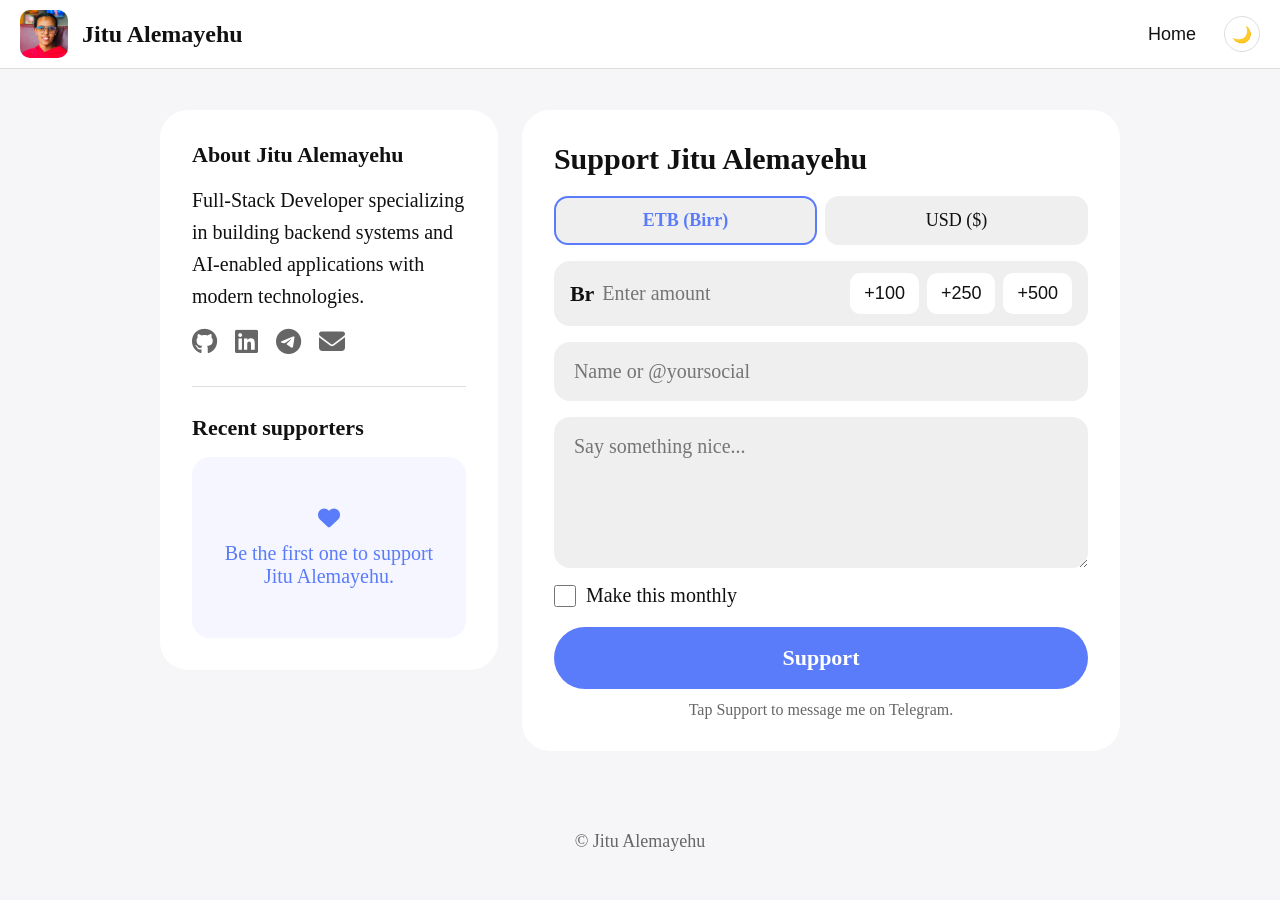
==== support.html @ 67e745dd "updated" ====
<!DOCTYPE html>
<html lang="en">
<head>
    <meta charset="UTF-8">
    <meta name="viewport" content="width=device-width, initial-scale=1.0">
    <title>Support Jitu Alemayehu</title>
    <link rel="stylesheet" href="style.css">
    <link rel="stylesheet" href="https://cdnjs.cloudflare.com/ajax/libs/font-awesome/6.5.0/css/all.min.css">
    <script defer src="script.js"></script>
</head>
<body class="support-page">
    <nav>
        <a class="profile" href="index.html">
            <img src="images/jii.jpg" alt="Jitu Alemayehu">
            <span>Jitu Alemayehu</span>
        </a>
        <div class="navbar">
            <a href="index.html">Home</a>
            <button id="theme-toggle" type="button" aria-label="Toggle light/dark mode">🌙</button>
        </div>
    </nav>

    <main class="support">
        <div class="support-grid">

            <!-- Left box: About + Recent supporters -->
            <section class="card">
                <h2 class="small">About Jitu Alemayehu</h2>
                <p class="about-line">Full-Stack Developer specializing in building backend systems and AI-enabled applications with modern technologies.</p>
                <div class="social">
                    <a href="https://github.com/jiialex" target="_blank" rel="noopener" aria-label="GitHub"><i class="fab fa-github"></i></a>
                    <a href="https://linkedin.com/in/jiialex" target="_blank" rel="noopener" aria-label="LinkedIn"><i class="fab fa-linkedin"></i></a>
                    <a href="https://t.me/Jiialex1" target="_blank" rel="noopener" aria-label="Telegram"><i class="fab fa-telegram"></i></a>
                    <a href="mailto:jiialex11@gmail.com" aria-label="Email"><i class="fas fa-envelope"></i></a>
                </div>

                <hr>

                <h2 class="small">Recent supporters</h2>
                <div class="supporters">
                    <i class="fas fa-heart"></i>
                    <p>Be the first one to support Jitu Alemayehu.</p>
                </div>
            </section>

            <!-- Right box: Support form -->
            <section class="card">
                <h2>Support Jitu Alemayehu</h2>

                <div class="currency" role="group" aria-label="Currency">
                    <button type="button" class="cur active" data-cur="ETB">ETB (Birr)</button>
                    <button type="button" class="cur" data-cur="USD">USD ($)</button>
                </div>

                <div class="field amount">
                    <span class="dollar" id="symbol">Br</span>
                    <input id="amount" type="number" min="1" inputmode="numeric" placeholder="Enter amount">
                    <button type="button" class="chip-btn" data-add="100">+100</button>
                    <button type="button" class="chip-btn" data-add="250">+250</button>
                    <button type="button" class="chip-btn" data-add="500">+500</button>
                </div>

                <input class="field" type="text" placeholder="Name or @yoursocial">
                <textarea class="field" rows="5" placeholder="Say something nice..."></textarea>

                <label class="monthly">
                    <input type="checkbox"> Make this monthly
                </label>

                <!-- When your Buy Me a Coffee page exists, replace the href below with its link, e.g. https://www.buymeacoffee.com/YOURNAME -->
                <a class="support-btn" href="https://t.me/Jiialex1" target="_blank" rel="noopener">Support</a>
                <p class="note">Tap Support to message me on Telegram.</p>
            </section>

        </div>
    </main>

    <footer class="foot">
        &copy; Jitu Alemayehu
    </footer>

    <script>
        // Currency options: symbol and quick-add amounts
        var currencies = {
            ETB: { symbol: "Br", adds: [100, 250, 500] },
            USD: { symbol: "$",  adds: [10, 25, 50] }
        };
        var amount = document.getElementById("amount");
        var symbol = document.getElementById("symbol");
        var chips = document.querySelectorAll(".chip-btn");
        var curButtons = document.querySelectorAll(".cur");

        function setCurrency(code) {
            var cfg = currencies[code];
            symbol.textContent = cfg.symbol;
            chips.forEach(function (btn, i) {
                btn.dataset.add = cfg.adds[i];
                btn.textContent = "+" + cfg.adds[i];
            });
            curButtons.forEach(function (b) {
                b.classList.toggle("active", b.dataset.cur === code);
            });
            amount.value = "";
        }

        curButtons.forEach(function (b) {
            b.addEventListener("click", function () { setCurrency(b.dataset.cur); });
        });

        // +100 / +250 / +500 (or +10 / +25 / +50) add to the amount box
        chips.forEach(function (btn) {
            btn.addEventListener("click", function () {
                var current = parseInt(amount.value, 10) || 0;
                amount.value = current + parseInt(btn.dataset.add, 10);
            });
        });
    </script>
</body>
</html>
---- style.css ----
/* ---------- Theme variables ---------- */
:root {
  --bg: #ffffff;
  --text: #111111;
  --muted: #666666;
  --nav-bg: rgba(255, 255, 255, 0.85);
  --chip-bg: #f1f1f1;
  --chip-border: #dddddd;
  --link-hover: #0a7d6b;
  --card-border: #cccccc;
}

[data-theme="dark"] {
  --bg: #141414;
  --text: #eeeeee;
  --muted: #9a9a9a;
  --nav-bg: rgba(20, 20, 20, 0.85);
  --chip-bg: #1d1d1d;
  --chip-border: #2c2c2c;
  --link-hover: #7fffd4;
  --card-border: #333333;
}

/* ---------- Base ---------- */
* {
  margin: 0;
  padding: 0;
  box-sizing: border-box;
}

html {
  scroll-behavior: smooth;
}

section {
  scroll-margin-top: 80px;
}

body {
  font-family: "Times New Roman", Times, serif;
  background-color: var(--bg);
  color: var(--text);
  transition: background-color 0.3s, color 0.3s;
}

h1 {
  font-size: 44px;
  color: var(--text);
  display: flex;
  justify-content: center;
  margin-top: 20px;
}

/* ---------- Navbar ---------- */
nav {
  position: fixed;
  top: 0;
  left: 0;
  width: 100%;
  z-index: 100;
  display: flex;
  justify-content: space-between;
  align-items: center;
  flex-wrap: wrap;
  padding: 10px 20px;
  background: var(--nav-bg);
  backdrop-filter: blur(8px);
  transition: background 0.3s;
}

.sidebar h1 {
  font-size: 30px;
  margin: 0;
}

.navbar {
  display: flex;
  align-items: center;
  flex-wrap: wrap;
  gap: 6px;
}

.navbar a {
  font-family: sans-serif;
  color: var(--text);
  font-size: 18px;
  text-decoration: none;
  padding: 10px 12px;
}

.navbar a:hover {
  color: var(--link-hover);
}

#theme-toggle {
  background: none;
  border: 1px solid var(--chip-border);
  border-radius: 50%;
  width: 36px;
  height: 36px;
  cursor: pointer;
  font-size: 16px;
  margin-left: 10px;
}

/* ---------- Hero ---------- */
.about-content {
  display: flex;
  justify-content: space-between;
  align-items: center;
  flex-wrap: wrap;
  gap: 30px;
  padding: 120px 8% 40px;
}

.text {
  flex: 1;
  min-width: 280px;
  color: var(--text);
}

.text h1 {
  justify-content: flex-start;
  font-size: 48px;
  font-family: "Times New Roman", Times, serif;
  padding: 10px 0;
}

.text h3 {
  font-size: 22px;
  padding: 10px 0;
  font-family: "Trebuchet MS", Arial, sans-serif;
}

.image .imag {
  width: 100%;
  max-width: 400px;
  height: auto;
  border-radius: 50%;
}

/* ---------- About ---------- */
.about h1 {
}

.img {
  display: flex;
  justify-content: center;
  align-items: center;
  flex-wrap: wrap;
  gap: 40px;
  padding: 40px 8%;
}

.img img {
  width: 100%;
  max-width: 350px;
  height: auto;
}

.img p {
  flex: 1;
  min-width: 280px;
  color: var(--text);
  font-size: 20px;
  line-height: 1.6;
}

/* ---------- Education ---------- */
.education {
  padding: 20px 8%;
}

.education h1 {
}

.section-sub {
  text-align: center;
  color: var(--muted);
  margin: 8px 0 30px;
  font-size: 20px;
}

.edu-card {
  max-width: 900px;
  margin: 0 auto;
  padding: 30px;
  background: var(--chip-bg);
  border: 1px solid var(--chip-border);
  border-radius: 12px;
}

.edu-head {
  display: flex;
  justify-content: space-between;
  align-items: baseline;
  flex-wrap: wrap;
  gap: 8px;
}

.edu-head h3 {
  font-size: 26px;
}

.edu-date {
  color: var(--muted);
  font-size: 18px;
}

.edu-school {
  margin: 6px 0 14px;
  font-size: 20px;
  font-weight: 500;
}

.edu-desc {
  line-height: 1.6;
  font-size: 20px;
}

.edu-card .chips span {
  background: var(--bg);
}

.edu-list {
  padding-left: 22px;
}

.edu-list li {
  font-size: 20px;
  line-height: 1.7;
}

/* ---------- Skills ---------- */
.skill {
  padding: 20px 8%;
}

.skill h1 {
  margin-bottom: 10px;
}

.skill-title {
  text-transform: uppercase;
  letter-spacing: 1px;
  color: var(--muted);
  margin: 28px 0 12px;
  font-weight: 500;
  font-size: 20px;
}

.chips {
  display: flex;
  flex-wrap: wrap;
  gap: 10px;
}

.skill .chips {
  justify-content: center;
}

.skill .skill-title {
  text-align: center;
}

.chips span {
  padding: 12px 22px;
  background: var(--chip-bg);
  border: 1px solid var(--chip-border);
  border-radius: 8px;
  transition: transform 0.2s;
  font-size: 20px;
}

.chips span:hover {
  transform: translateY(-2px);
}

/* ---------- Projects ---------- */
.pro {
  display: flex;
  flex-wrap: wrap;
  justify-content: space-around;
  align-items: center;
  text-align: center;
  margin-top: 20px;
}

.pro a {
  font-family: Arial, Helvetica, sans-serif;
  color: var(--text);
  font-size: 20px;
  text-decoration: none;
}

.pro h3 {
  font-size: 20px;
  font-weight: 500;
}

.box {
  display: block;
  width: 250px;
  height: 250px;
  object-fit: cover;
  background-color: #ffffff;
  border: 1px solid var(--card-border);
  border-radius: 10px;
  box-shadow: 0 10px 20px rgba(0, 0, 0, 0.15);
  margin: 20px auto;
  transition: transform 0.3s;
}

.box:hover {
  transform: scale(0.92);
}

/* ---------- Contact ---------- */
.contact p {
  color: var(--text);
  font-size: 20px;
  display: flex;
  justify-content: center;
  margin: 10px;
}

.con {
  display: flex;
  justify-content: center;
  gap: 20px;
  margin-top: 40px;
}

.con a {
  color: var(--text);
  font-size: 28px;
  transition: transform 0.3s, color 0.3s;
}

.con a:hover {
  transform: scale(1.2);
  color: var(--muted);
}

/* ---------- Footer ---------- */
.foot {
  text-align: center;
  font-size: 18px;
  text-transform: capitalize;
  color: var(--muted);
  padding: 30px;
}

/* ---------- Mobile ---------- */
@media (max-width: 768px) {
  nav {
    justify-content: center;
  }

  .navbar a {
    font-size: 16px;
    padding: 8px;
  }

  .about-content {
    padding-top: 150px;
    text-align: center;
  }

  .text h1 {
    justify-content: center;
    font-size: 36px;
  }

  .text h3 {
    font-size: 22px;
  }

  h1 {
    font-size: 34px;
  }

  .text h1 {
    font-size: 36px;
  }

  .chips span {
    font-size: 18px;
    padding: 10px 16px;
  }
}

/* ---------- Resume button ---------- */
.btn {
  display: inline-block;
  margin-top: 20px;
  padding: 12px 24px;
  border: 1px solid var(--text);
  border-radius: 8px;
  color: var(--text);
  text-decoration: none;
  font-size: 18px;
  transition: background 0.3s, color 0.3s;
}

.btn:hover {
  background: var(--text);
  color: var(--bg);
}

.text .btn { margin-right: 10px; }

/* ---------- Tagline, about text, coffee button ---------- */
.text h3.tagline {
  font-size: 22px;
  font-weight: 400;
  line-height: 1.5;
  max-width: 520px;
}

.about-text {
  flex: 1;
  min-width: 280px;
}

.about-text p {
  margin-bottom: 16px;
}

.btn.coffee {
  background: #ffdd00;
  border-color: #ffdd00;
  color: #000000;
}

.btn.coffee:hover {
  background: #e6c700;
  border-color: #e6c700;
  color: #000000;
}

.text .btn {
  margin-bottom: 10px;
}

/* ---------- Support page ---------- */
.support-page {
  --page-bg: #f6f6f8;
  --card-bg: #ffffff;
  --field-bg: #efefef;
  --accent: #5b7cfa;
  --accent-soft: #f5f6ff;
  background: var(--page-bg);
}

[data-theme="dark"] .support-page {
  --page-bg: #101010;
  --card-bg: #1b1b1b;
  --field-bg: #262626;
  --accent: #7b95ff;
  --accent-soft: #1f2233;
}

.support-page nav {
  background: var(--card-bg);
  border-bottom: 1px solid var(--chip-border);
}

.profile {
  display: flex;
  align-items: center;
  gap: 14px;
  color: var(--text);
  text-decoration: none;
  font-size: 24px;
  font-weight: bold;
}

.profile img {
  width: 48px;
  height: 48px;
  border-radius: 10px;
  object-fit: cover;
}

.support {
  max-width: 1000px;
  margin: 0 auto;
  padding: 110px 20px 50px;
}

.support-grid {
  display: grid;
  grid-template-columns: 1fr 1fr;
  gap: 24px;
  align-items: start;
}

.support .card {
  background: var(--card-bg);
  border-radius: 28px;
  padding: 32px;
}

.support .card h2 {
  font-size: 30px;
  margin-bottom: 20px;
  display: block;
}

.support .card h2.small {
  font-size: 22px;
  margin: 0 0 16px;
}

.about-line {
  font-size: 20px;
  line-height: 1.6;
}

.social {
  display: flex;
  gap: 18px;
  margin-top: 16px;
  font-size: 26px;
}

.social a {
  color: var(--muted);
  transition: color 0.3s;
}

.social a:hover {
  color: var(--text);
}

.support hr {
  border: 0;
  border-top: 1px solid var(--chip-border);
  margin: 28px 0;
}

.supporters {
  background: var(--accent-soft);
  border-radius: 18px;
  padding: 50px 20px;
  text-align: center;
  color: var(--accent);
}

.supporters i {
  font-size: 22px;
}

.supporters p {
  font-size: 20px;
  margin-top: 12px;
}

.support .field {
  display: block;
  width: 100%;
  background: var(--field-bg);
  color: var(--text);
  border: 0;
  border-radius: 16px;
  padding: 18px 20px;
  font-size: 20px;
  font-family: inherit;
  margin-bottom: 16px;
  outline: none;
}

.support .field:focus {
  box-shadow: 0 0 0 2px var(--accent);
}

.support textarea.field {
  resize: vertical;
  min-height: 140px;
}

.support .field.amount {
  display: flex;
  align-items: center;
  gap: 8px;
  padding: 12px 16px;
}

.support .field.amount input {
  flex: 1;
  min-width: 0;
  background: none;
  border: 0;
  outline: none;
  color: var(--text);
  font-size: 20px;
  font-family: inherit;
}

.dollar {
  font-size: 22px;
  font-weight: bold;
}

.chip-btn {
  background: var(--card-bg);
  color: var(--text);
  border: 0;
  border-radius: 10px;
  padding: 10px 14px;
  font-size: 18px;
  cursor: pointer;
}

.monthly {
  display: flex;
  align-items: center;
  gap: 10px;
  font-size: 20px;
  margin-bottom: 20px;
  cursor: pointer;
}

.monthly input {
  width: 22px;
  height: 22px;
  accent-color: var(--accent);
}

.support-btn {
  display: block;
  text-align: center;
  background: var(--accent);
  color: #ffffff;
  text-decoration: none;
  font-size: 22px;
  font-weight: bold;
  padding: 18px;
  border-radius: 40px;
  transition: opacity 0.3s;
}

.support-btn:hover {
  opacity: 0.88;
}

.support .note {
  text-align: center;
  color: var(--muted);
  font-size: 16px;
  margin-top: 12px;
}

.currency {
  display: flex;
  gap: 8px;
  margin-bottom: 16px;
}

.cur {
  flex: 1;
  background: var(--field-bg);
  color: var(--text);
  border: 2px solid transparent;
  border-radius: 14px;
  padding: 12px;
  font-size: 18px;
  font-family: inherit;
  cursor: pointer;
}

.cur.active {
  border-color: var(--accent);
  color: var(--accent);
  font-weight: bold;
}

@media (max-width: 768px) {
  .support-grid {
    grid-template-columns: 1fr;
  }
  .support {
    padding-top: 100px;
  }
  .profile {
    font-size: 20px;
  }
}
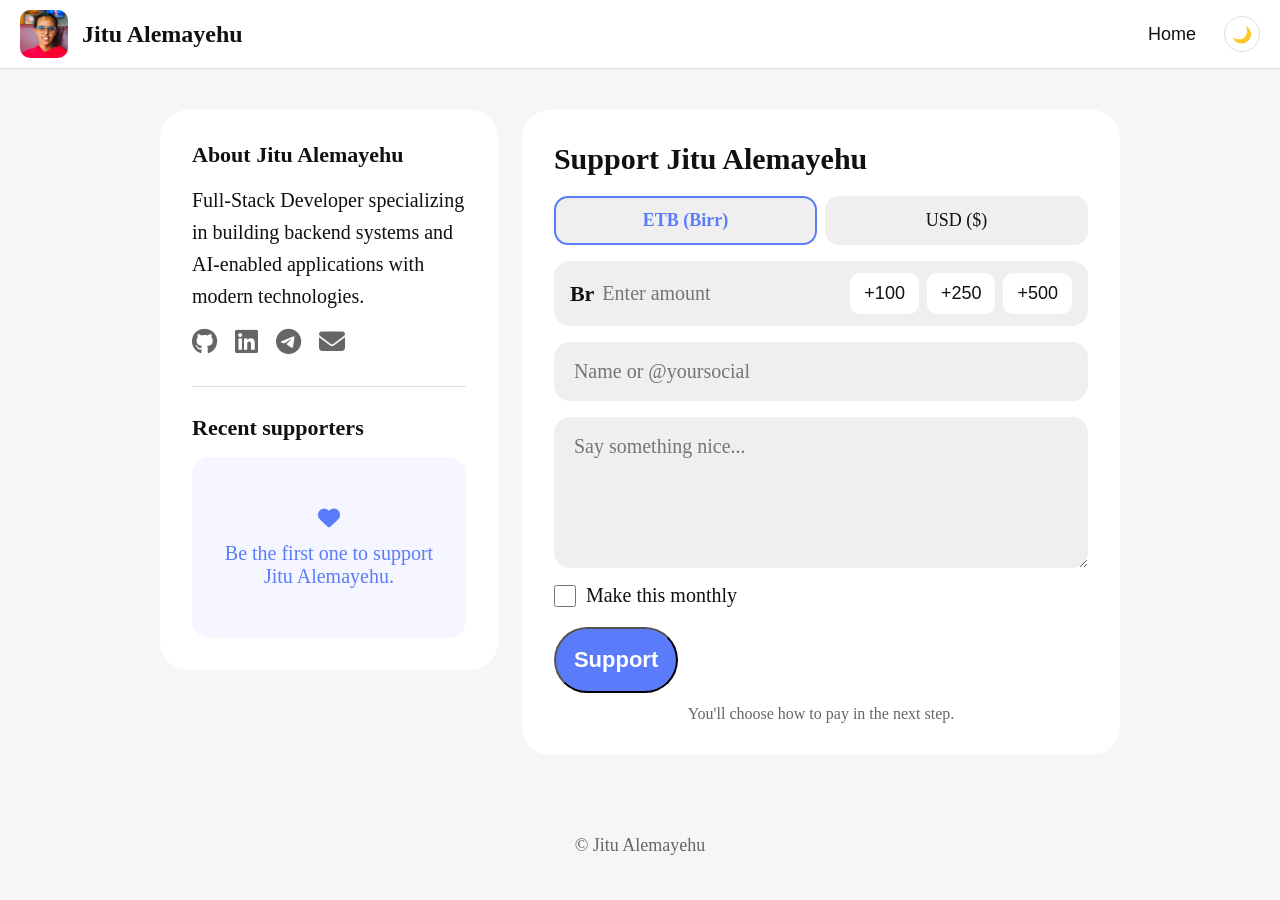
==== commit 227a6eda: "commit" ====
--- a/support.html
+++ b/support.html
@@ -7,6 +7,40 @@
     <link rel="stylesheet" href="style.css">
     <link rel="stylesheet" href="https://cdnjs.cloudflare.com/ajax/libs/font-awesome/6.5.0/css/all.min.css">
     <script defer src="script.js"></script>
+    <style>
+        /* ---------- Payment popup ---------- */
+        .pay-overlay { position: fixed; inset: 0; background: rgba(0,0,0,.55); display: none; align-items: flex-start; justify-content: center; padding: 40px 12px 12px; z-index: 1000; overflow-y: auto; }
+        .pay-overlay.open { display: flex; }
+        .pay-modal { position: relative; width: 100%; max-width: 440px; margin: 36px 0 12px; background: #fff; color: #1a1a1a; border-radius: 20px; padding: 52px 22px 20px; box-shadow: 0 20px 60px rgba(0,0,0,.3); font-family: system-ui, -apple-system, "Segoe UI", Roboto, sans-serif; }
+        @media (prefers-color-scheme: dark) { .pay-modal { background: #1c1c1c; color: #f0f0f0; } .pay-tab.sel { border-color: #f0f0f0; } .pay-primary { background: #f0f0f0 !important; color: #121212 !important; } }
+        .pay-avatar { position: absolute; top: -36px; left: 50%; transform: translateX(-50%); width: 72px; height: 72px; border-radius: 50%; object-fit: cover; border: 4px solid #fff; background: #ddd; }
+        @media (prefers-color-scheme: dark) { .pay-avatar { border-color: #1c1c1c; } }
+        .pay-close { position: absolute; top: 12px; right: 14px; background: none; border: 0; font-size: 28px; line-height: 1; cursor: pointer; color: inherit; opacity: .7; }
+        .pay-close:hover { opacity: 1; }
+        .pay-modal h3 { margin: 0 0 4px; font-size: 24px; text-align: center; font-weight: 500; }
+        .pay-modal h3 b { font-weight: 700; }
+        .pay-total { text-align: center; opacity: .7; margin: 0 0 14px; }
+        .pay-quote { background: rgba(128,128,128,.14); border-radius: 10px; padding: 9px 12px; font-size: 14px; margin-bottom: 14px; word-break: break-word; }
+        .pay-divider { display: flex; align-items: center; gap: 12px; font-size: 12px; letter-spacing: .1em; text-transform: uppercase; opacity: .6; margin: 6px 0 14px; }
+        .pay-divider::before, .pay-divider::after { content: ""; flex: 1; height: 1px; background: rgba(128,128,128,.4); }
+        .pay-input { width: 100%; box-sizing: border-box; padding: 14px; border: 1px solid rgba(128,128,128,.4); border-radius: 12px; background: transparent; color: inherit; font: inherit; margin-bottom: 14px; }
+        .pay-tabs { display: grid; grid-template-columns: repeat(3, 1fr); gap: 8px; margin-bottom: 12px; }
+        .pay-tab { display: flex; flex-direction: column; align-items: flex-start; gap: 8px; padding: 12px; border: 1.5px solid rgba(128,128,128,.35); border-radius: 12px; background: transparent; color: inherit; font: inherit; font-size: 14px; cursor: pointer; opacity: .75; text-align: left; }
+        .pay-tab .ic { font-size: 18px; line-height: 1; }
+        .pay-tab:hover { opacity: 1; }
+        .pay-tab.sel { opacity: 1; border-color: #1a1a1a; font-weight: 600; }
+        .pay-tab:focus-visible { outline: 2px solid #2f7de1; outline-offset: 2px; }
+        .pay-panel { border: 1.5px solid rgba(128,128,128,.3); border-radius: 12px; padding: 14px; margin-bottom: 14px; font-size: 14px; line-height: 1.5; }
+        .pay-panel .info { display: flex; gap: 12px; align-items: flex-start; opacity: .8; }
+        .pay-panel .info .big { font-size: 26px; line-height: 1; }
+        .acct .row { display: flex; justify-content: space-between; align-items: center; gap: 10px; padding: 6px 0; border-bottom: 1px solid rgba(128,128,128,.18); }
+        .acct .row:last-child { border-bottom: 0; }
+        .acct .k { font-size: 12px; text-transform: uppercase; letter-spacing: .06em; opacity: .6; }
+        .acct .v { font-weight: 600; word-break: break-all; text-align: right; }
+        .copy-btn { margin-left: 8px; border: 1px solid rgba(128,128,128,.5); background: transparent; color: inherit; border-radius: 8px; padding: 4px 10px; font-size: 12px; cursor: pointer; }
+        .pay-primary { display: block; width: 100%; box-sizing: border-box; text-align: center; text-decoration: none; padding: 15px; border: 0; border-radius: 999px; background: #1a1a1a; color: #fff; font: inherit; font-weight: 700; font-size: 16px; cursor: pointer; }
+        .pay-foot { font-size: 12.5px; opacity: .65; line-height: 1.5; margin: 14px 0 0; text-align: center; }
+    </style>
 </head>
 <body class="support-page">
     <nav>
@@ -60,16 +94,16 @@
                     <button type="button" class="chip-btn" data-add="500">+500</button>
                 </div>
 
-                <input class="field" type="text" placeholder="Name or @yoursocial">
-                <textarea class="field" rows="5" placeholder="Say something nice..."></textarea>
+                <input class="field" id="supporter-name" type="text" placeholder="Name or @yoursocial">
+                <textarea class="field" id="supporter-msg" rows="5" placeholder="Say something nice..."></textarea>
 
                 <label class="monthly">
-                    <input type="checkbox"> Make this monthly
+                    <input type="checkbox" id="monthly"> Make this monthly
                 </label>
 
-                <!-- When your Buy Me a Coffee page exists, replace the href below with its link, e.g. https://www.buymeacoffee.com/YOURNAME -->
-                <a class="support-btn" href="https://t.me/Jiialex1" target="_blank" rel="noopener">Support</a>
-                <p class="note">Tap Support to message me on Telegram.</p>
+                <button class="support-btn" id="support-btn" type="button">Support</button>
+                <p class="note" id="support-error" role="alert" style="color:#c0392b" hidden>Please enter an amount first.</p>
+                <p class="note">You'll choose how to pay in the next step.</p>
             </section>
 
         </div>
@@ -79,41 +113,238 @@
         &copy; Jitu Alemayehu
     </footer>
 
+    <!-- Payment popup -->
+    <div class="pay-overlay" id="pay-overlay" aria-hidden="true">
+        <div class="pay-modal" role="dialog" aria-modal="true" aria-labelledby="pay-title">
+            <img class="pay-avatar" src="images/jii.jpg" alt="">
+            <button class="pay-close" id="pay-close" type="button" aria-label="Close">&times;</button>
+            <h3 id="pay-title">Support <b>Jitu Alemayehu</b></h3>
+            <p class="pay-total">You'll send <strong id="pay-total">&mdash;</strong><span id="pay-monthly"></span></p>
+            <div class="pay-quote" id="pay-quote" hidden></div>
+
+            <div class="pay-divider">Pay with</div>
+            <input class="pay-input" id="pay-email" type="email" placeholder="Email (optional)" autocomplete="email">
+
+            <div class="pay-tabs" id="pay-tabs" role="tablist" aria-label="Payment method"></div>
+            <div class="pay-panel" id="pay-panel" role="tabpanel"></div>
+
+            <div id="pay-action"></div>
+            <p class="pay-foot" id="pay-foot"></p>
+        </div>
+    </div>
+
     <script>
-        // Currency options: symbol and quick-add amounts
-        var currencies = {
-            ETB: { symbol: "Br", adds: [100, 250, 500] },
-            USD: { symbol: "$",  adds: [10, 25, 50] }
+    /* =====================================================================
+       EDIT YOUR PAYMENT DETAILS HERE
+       type "account": shows account details to copy, then the supporter
+                       sends the receipt to you on Telegram.
+       type "link":    opens your own hosted payment link / PayPal.me.
+                       {amount} is replaced with the chosen amount.
+       Methods with empty accountNumber / link are hidden automatically.
+       ===================================================================== */
+    var TELEGRAM = "https://t.me/Jiialex1";
+    var ACCOUNT_NAME = "Jitu Alemayehu";   // name on your bank accounts
+    // true  = show every tab, unfinished ones say "not set up yet" (good while testing)
+    // false = hide tabs whose accountNumber / link is still empty (use this when live)
+    var SHOW_UNCONFIGURED = false;
+
+    var METHODS = [
+        // ---- Ethiopia (ETB) ----
+        { id: "cbe",      cur: "ETB", type: "account", icon: "🏦", name: "CBE",      full: "Commercial Bank of Ethiopia", accountNumber: "1000532227357" },
+        { id: "awash",    cur: "ETB", type: "account", icon: "🏦", name: "Awash",    full: "Awash Bank",                  accountNumber: "013201108031800" },
+        { id: "telebirr", cur: "ETB", type: "account", icon: "📱", name: "Telebirr", full: "Telebirr (phone number)",     accountNumber: "0919629551" },
+
+        // ---- Always available (also the only option for USD supporters) ----
+        { id: "telegram", cur: "ANY", type: "telegram", icon: "✈️", name: "Telegram", full: "Telegram" }
+    ];
+
+    /* ---------------- Support form logic ---------------- */
+    var currencies = {
+        ETB: { symbol: "Br", adds: [100, 250, 500] },
+        USD: { symbol: "$",  adds: [10, 25, 50] }
+    };
+    var currentCur = "ETB";
+    var amount = document.getElementById("amount");
+    var symbol = document.getElementById("symbol");
+    var chips = document.querySelectorAll(".chip-btn");
+    var curButtons = document.querySelectorAll(".cur");
+
+    function setCurrency(code) {
+        currentCur = code;
+        var cfg = currencies[code];
+        symbol.textContent = cfg.symbol;
+        chips.forEach(function (btn, i) {
+            btn.dataset.add = cfg.adds[i];
+            btn.textContent = "+" + cfg.adds[i];
+        });
+        curButtons.forEach(function (b) {
+            b.classList.toggle("active", b.dataset.cur === code);
+        });
+        amount.value = "";
+    }
+    curButtons.forEach(function (b) {
+        b.addEventListener("click", function () { setCurrency(b.dataset.cur); });
+    });
+    chips.forEach(function (btn) {
+        btn.addEventListener("click", function () {
+            var current = parseInt(amount.value, 10) || 0;
+            amount.value = current + parseInt(btn.dataset.add, 10);
+        });
+    });
+
+    /* ---------------- Popup logic ---------------- */
+    var overlay = document.getElementById("pay-overlay");
+    var tabsBox = document.getElementById("pay-tabs");
+    var panel = document.getElementById("pay-panel");
+    var action = document.getElementById("pay-action");
+    var foot = document.getElementById("pay-foot");
+    var order = {};
+    var usable = [];
+
+    function el(tag, cls, text) {
+        var e = document.createElement(tag);
+        if (cls) e.className = cls;
+        if (text !== undefined) e.textContent = text;
+        return e;
+    }
+    function money() {
+        return currencies[order.cur].symbol + (order.cur === "ETB" ? " " : "") + order.amount.toLocaleString();
+    }
+    function configured(m) {
+        if (m.type === "account") return !!m.accountNumber;
+        if (m.type === "link") return !!m.link;
+        return true;
+    }
+    function telegramLink(text) { return TELEGRAM + "?text=" + encodeURIComponent(text); }
+    function who() {
+        var email = document.getElementById("pay-email").value.trim();
+        return (order.name ? ". My name: " + order.name : "") + (email ? ". Email: " + email : "");
+    }
+
+    function openPopup() {
+        var value = parseInt(amount.value, 10) || 0;
+        var err = document.getElementById("support-error");
+        if (value < 1) { err.hidden = false; amount.focus(); return; }
+        err.hidden = true;
+
+        order = {
+            amount: value, cur: currentCur,
+            name: document.getElementById("supporter-name").value.trim(),
+            msg: document.getElementById("supporter-msg").value.trim(),
+            monthly: document.getElementById("monthly").checked
         };
-        var amount = document.getElementById("amount");
-        var symbol = document.getElementById("symbol");
-        var chips = document.querySelectorAll(".chip-btn");
-        var curButtons = document.querySelectorAll(".cur");
-
-        function setCurrency(code) {
-            var cfg = currencies[code];
-            symbol.textContent = cfg.symbol;
-            chips.forEach(function (btn, i) {
-                btn.dataset.add = cfg.adds[i];
-                btn.textContent = "+" + cfg.adds[i];
+        document.getElementById("pay-total").textContent = money();
+        document.getElementById("pay-monthly").textContent = order.monthly ? " every month" : "";
+        var quote = document.getElementById("pay-quote");
+        if (order.name || order.msg) {
+            quote.textContent = (order.name ? order.name + (order.msg ? ": " : "") : "") + order.msg;
+            quote.hidden = false;
+        } else { quote.hidden = true; }
+
+        usable = METHODS.filter(function (m) {
+            if (m.cur !== "ANY" && m.cur !== order.cur) return false;
+            return SHOW_UNCONFIGURED || configured(m);
+        });
+        tabsBox.innerHTML = "";
+        usable.forEach(function (m) {
+            var b = el("button", "pay-tab");
+            b.type = "button"; b.setAttribute("role", "tab"); b.dataset.id = m.id;
+            b.appendChild(el("span", "ic", m.icon));
+            b.appendChild(el("span", "", m.name));
+            b.addEventListener("click", function () { selectTab(m); });
+            tabsBox.appendChild(b);
+        });
+        selectTab(usable.filter(configured)[0] || usable[0]);
+
+        overlay.classList.add("open");
+        overlay.setAttribute("aria-hidden", "false");
+        document.body.style.overflow = "hidden";
+        overlay.scrollTop = 0;
+    }
+
+    function closePopup() {
+        overlay.classList.remove("open");
+        overlay.setAttribute("aria-hidden", "true");
+        document.body.style.overflow = "";
+    }
+
+    function info(icon, text) {
+        var d = el("div", "info");
+        d.appendChild(el("span", "big", icon));
+        d.appendChild(el("span", "", text));
+        return d;
+    }
+    function link(label, href) {
+        var a = el("a", "pay-primary", label);
+        a.href = href; a.target = "_blank"; a.rel = "noopener";
+        return a;
+    }
+
+    function selectTab(m) {
+        Array.prototype.forEach.call(tabsBox.children, function (t) {
+            var on = t.dataset.id === m.id;
+            t.classList.toggle("sel", on);
+            t.setAttribute("aria-selected", on ? "true" : "false");
+        });
+        panel.innerHTML = ""; action.innerHTML = "";
+
+        if (!configured(m)) {
+            panel.appendChild(info("🛠️", m.full + " isn't set up yet. Please use Telegram and we'll arrange it."));
+            var tgm = METHODS[METHODS.length - 1];
+            var b = el("button", "pay-primary", "Use Telegram instead");
+            b.type = "button";
+            b.addEventListener("click", function () { selectTab(tgm); });
+            action.appendChild(b);
+            foot.textContent = "";
+            return;
+        }
+
+        if (m.type === "account") {
+            var box = el("div", "acct");
+            [["Bank / wallet", m.full], ["Account name", ACCOUNT_NAME], ["Account / phone", m.accountNumber], ["Amount", money()]]
+            .forEach(function (r) {
+                var row = el("div", "row");
+                row.appendChild(el("span", "k", r[0]));
+                var right = el("span");
+                right.appendChild(el("span", "v", r[1]));
+                if (r[0] === "Account / phone") {
+                    var c = el("button", "copy-btn", "Copy");
+                    c.type = "button";
+                    c.addEventListener("click", function () {
+                        if (navigator.clipboard) navigator.clipboard.writeText(m.accountNumber);
+                        c.textContent = "Copied ✓";
+                        setTimeout(function () { c.textContent = "Copy"; }, 1500);
+                    });
+                    right.appendChild(c);
+                }
+                row.appendChild(right);
+                box.appendChild(row);
             });
-            curButtons.forEach(function (b) {
-                b.classList.toggle("active", b.dataset.cur === code);
-            });
-            amount.value = "";
+            panel.appendChild(box);
+            var note = "Hi Jitu, I just supported you with " + money() + " via " + m.full + who() + ". Receipt attached.";
+            action.appendChild(link("I've paid — send receipt", telegramLink(note)));
+            foot.textContent = "Send the money in your banking app first, then tap the button and attach your receipt screenshot on Telegram.";
+
+        } else if (m.type === "link") {
+            panel.appendChild(info("↗️", "You'll be taken to " + m.full + " to securely complete your payment."));
+            action.appendChild(link("Pay " + money(), m.link.replace("{amount}", order.amount)));
+            foot.textContent = "Payment is completed on " + m.full + "'s own secure page. No card details are entered on this site.";
+
+        } else {
+            panel.appendChild(info("✈️", "Message me on Telegram and we'll agree on the easiest way for you to pay."));
+            var msg = "Hi Jitu, I'd like to support you with " + money() + (order.monthly ? " monthly" : "") + who() + ". What payment options do you have?";
+            action.appendChild(link("Open Telegram", telegramLink(msg)));
+            foot.textContent = "Any bank, mobile money or other method that works for you.";
         }
-
-        curButtons.forEach(function (b) {
-            b.addEventListener("click", function () { setCurrency(b.dataset.cur); });
-        });
-
-        // +100 / +250 / +500 (or +10 / +25 / +50) add to the amount box
-        chips.forEach(function (btn) {
-            btn.addEventListener("click", function () {
-                var current = parseInt(amount.value, 10) || 0;
-                amount.value = current + parseInt(btn.dataset.add, 10);
-            });
-        });
+    }
+
+    
+    document.getElementById("support-btn").addEventListener("click", openPopup);
+    document.getElementById("pay-close").addEventListener("click", closePopup);
+    overlay.addEventListener("click", function (e) { if (e.target === overlay) closePopup(); });
+    document.addEventListener("keydown", function (e) { if (e.key === "Escape") closePopup(); });
+
+    
     </script>
 </body>
 </html>
